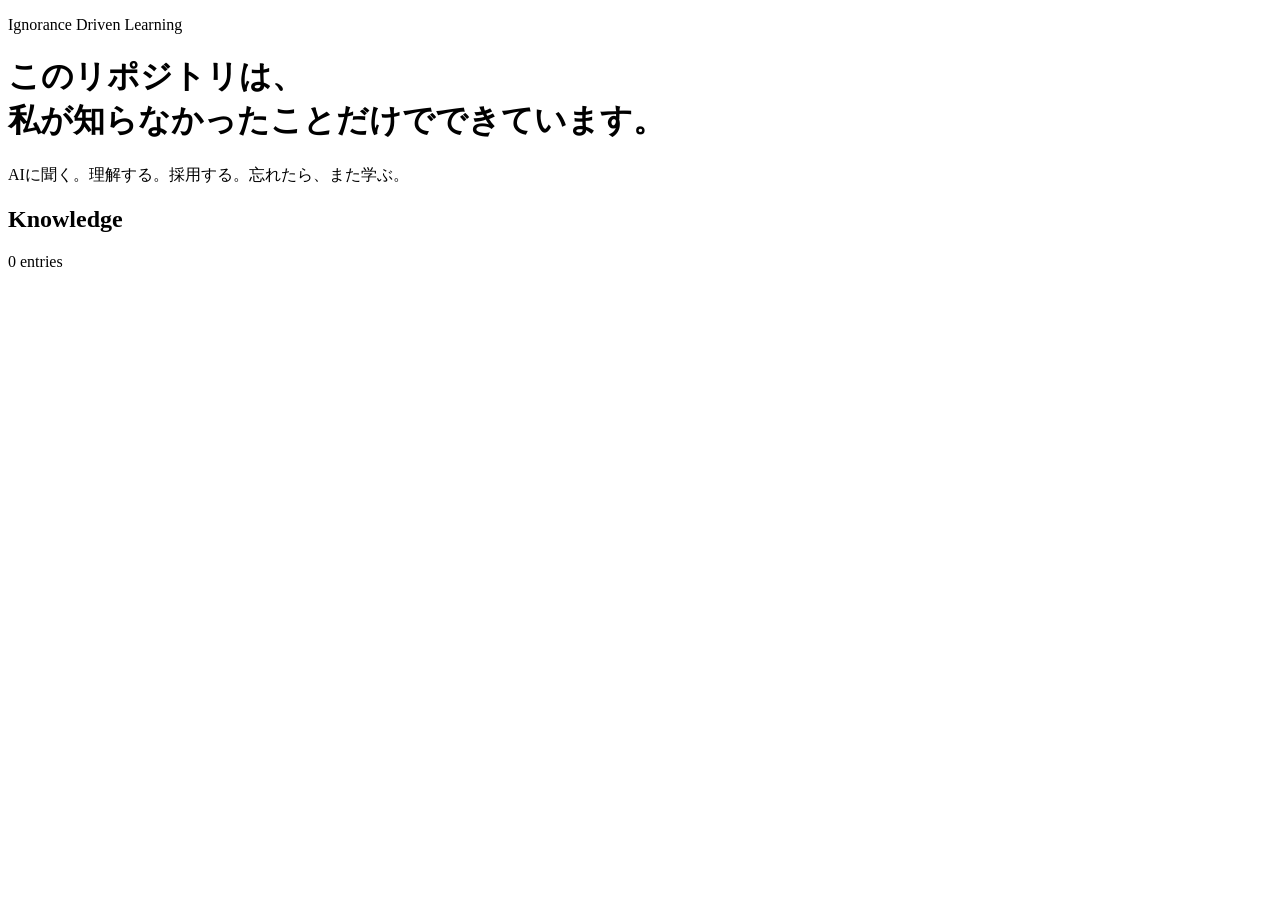
==== index.html @ 05b85787 "Add minimal GitHub Pages index" ====
<!doctype html>
<html lang="ja">
<head>
  <meta charset="utf-8">
  <meta name="viewport" content="width=device-width, initial-scale=1">
  <title>Ignorance Driven Learning</title>
  <meta name="description" content="知らなかったことをAIに聞き、人間が採用した知識だけを蓄積するリポジトリ。">
  <link rel="stylesheet" href="./styles.css">
</head>
<body>
  <main class="container">
    <header class="hero">
      <p class="eyebrow">Ignorance Driven Learning</p>
      <h1>このリポジトリは、<br>私が知らなかったことだけでできています。</h1>
      <p class="lead">AIに聞く。理解する。採用する。忘れたら、また学ぶ。</p>
    </header>

    <section>
      <div class="section-head">
        <h2>Knowledge</h2>
        <span id="count">0 entries</span>
      </div>
      <div id="terms" class="grid" aria-live="polite"></div>
    </section>
  </main>
  <script src="./app.js"></script>
</body>
</html>
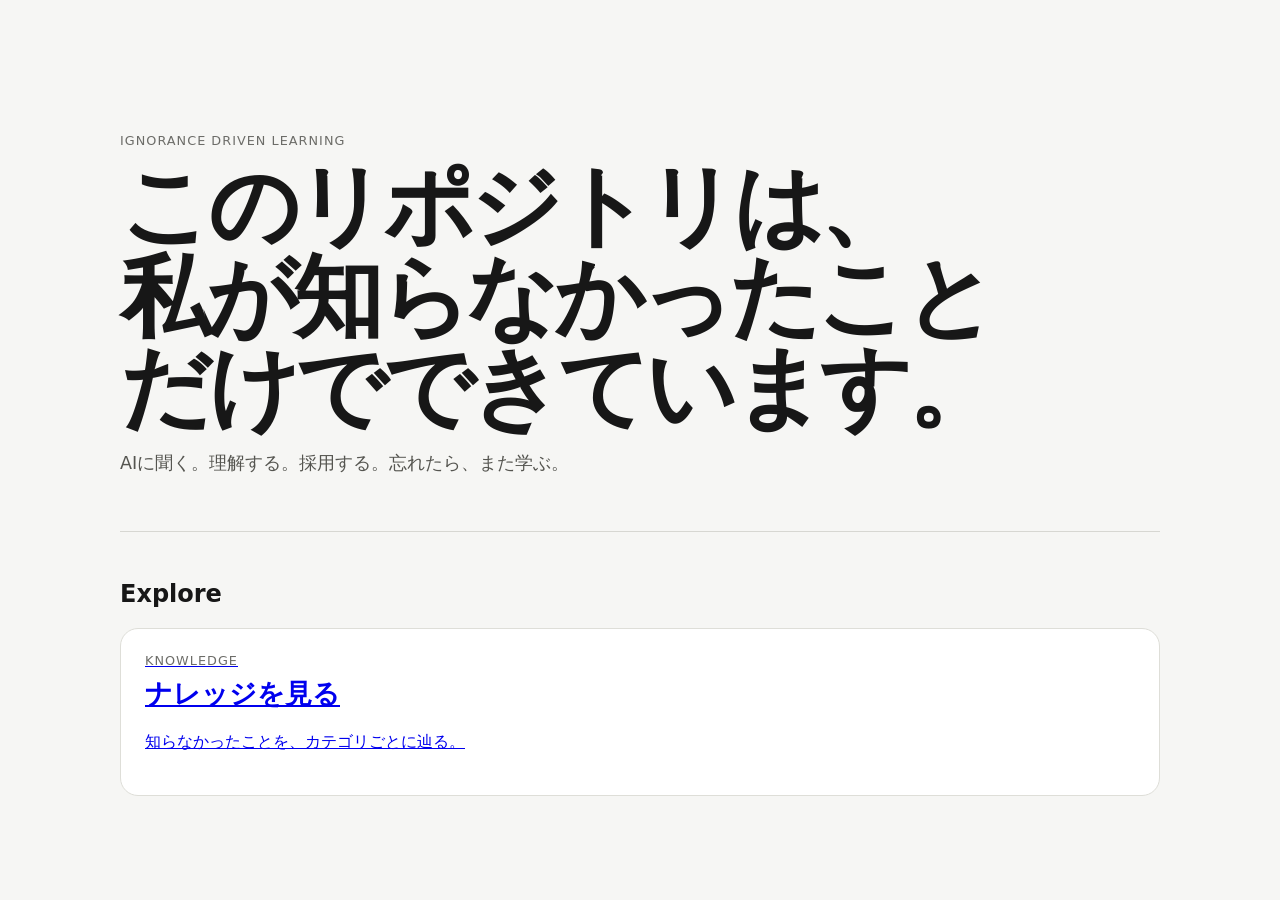
==== commit 2b502045: "Restructure home as project entry point" ====
--- a/index.html
+++ b/index.html
@@ -17,12 +17,16 @@
 
     <section>
       <div class="section-head">
-        <h2>Knowledge</h2>
-        <span id="count">0 entries</span>
+        <h2>Explore</h2>
       </div>
-      <div id="terms" class="grid" aria-live="polite"></div>
+      <div class="grid">
+        <a class="card card-link" href="./knowledge/">
+          <div class="meta">Knowledge</div>
+          <h3>ナレッジを見る</h3>
+          <p>知らなかったことを、カテゴリごとに辿る。</p>
+        </a>
+      </div>
     </section>
   </main>
-  <script src="./app.js"></script>
 </body>
 </html>
--- a/styles.css
+++ b/styles.css
@@ -0,0 +1,94 @@
+:root {
+  font-family: Inter, system-ui, -apple-system, BlinkMacSystemFont, "Segoe UI", sans-serif;
+  color: #171717;
+  background: #f6f6f4;
+}
+
+* { box-sizing: border-box; }
+
+body {
+  margin: 0;
+  min-height: 100vh;
+}
+
+.container {
+  width: min(1040px, calc(100% - 32px));
+  margin: 0 auto;
+  padding: 72px 0 96px;
+}
+
+.hero {
+  padding: 48px 0 56px;
+  border-bottom: 1px solid #d7d7d2;
+  margin-bottom: 48px;
+}
+
+.eyebrow,
+.meta,
+#count {
+  font-size: 0.8rem;
+  letter-spacing: 0.08em;
+  text-transform: uppercase;
+  color: #6c6c68;
+}
+
+h1 {
+  margin: 12px 0 16px;
+  max-width: 900px;
+  font-size: clamp(2.4rem, 7vw, 5.6rem);
+  line-height: 1.02;
+  letter-spacing: -0.05em;
+}
+
+.lead {
+  margin: 0;
+  font-size: 1.1rem;
+  color: #555550;
+}
+
+.section-head {
+  display: flex;
+  align-items: baseline;
+  justify-content: space-between;
+  gap: 16px;
+  margin-bottom: 20px;
+}
+
+.section-head h2 { margin: 0; }
+
+.grid {
+  display: grid;
+  grid-template-columns: repeat(auto-fit, minmax(260px, 1fr));
+  gap: 16px;
+}
+
+.card {
+  background: white;
+  border: 1px solid #deded8;
+  border-radius: 18px;
+  padding: 24px;
+}
+
+.card h3 {
+  margin: 8px 0 2px;
+  font-size: 1.7rem;
+}
+
+.reading {
+  margin: 0 0 18px;
+  color: #777772;
+  font-size: 0.9rem;
+}
+
+.card > p:not(.reading) {
+  line-height: 1.7;
+}
+
+.tags {
+  display: flex;
+  gap: 8px;
+  flex-wrap: wrap;
+  margin-top: 20px;
+  color: #73736e;
+  font-size: 0.8rem;
+}
